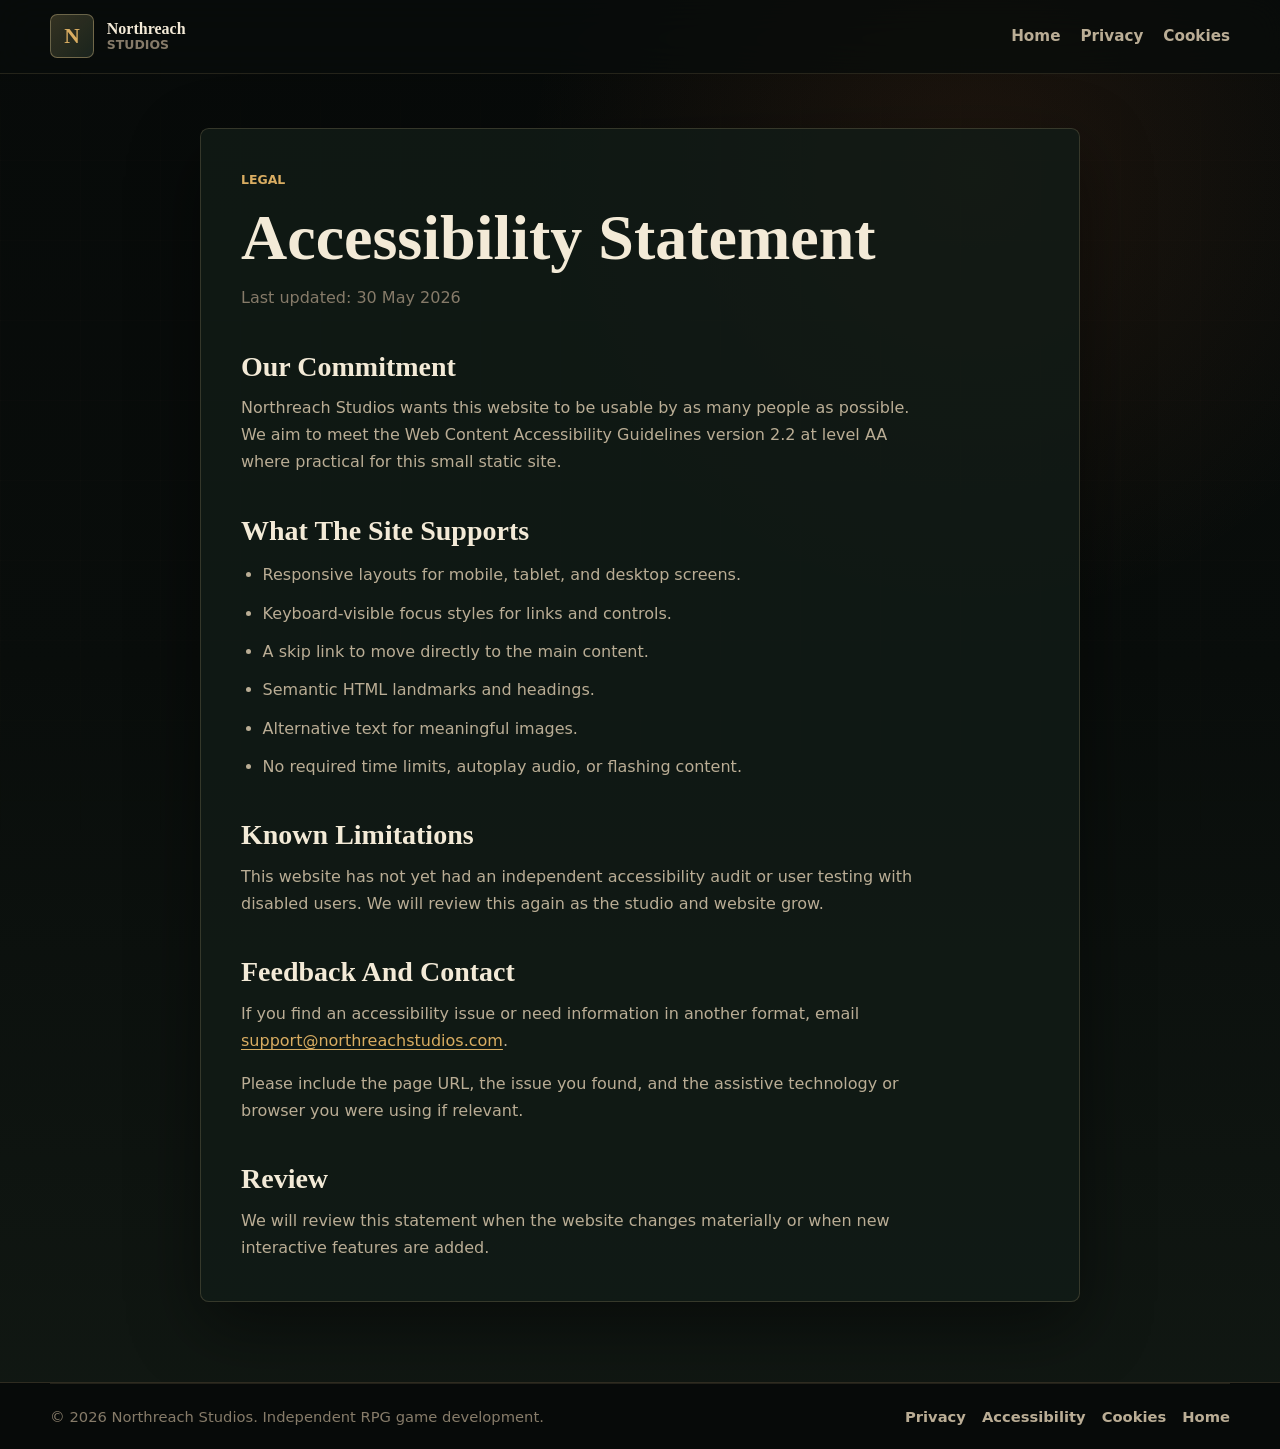
==== accessibility.html @ d82c16dc "Add privacy accessibility and cookie pages" ====
<!doctype html>
<html lang="en">
  <head>
    <meta charset="UTF-8" />
    <meta name="viewport" content="width=device-width, initial-scale=1.0" />
    <meta
      name="description"
      content="Accessibility statement for the Northreach Studios website."
    />
    <title>Accessibility Statement | Northreach Studios</title>
    <link rel="stylesheet" href="styles.css" />
  </head>
  <body>
    <a href="#main-content" class="skip-link">Skip to main content</a>

    <header class="site-header">
      <nav class="nav-shell" aria-label="Primary navigation">
        <a class="brand" href="index.html" aria-label="Northreach Studios home">
          <span class="brand-mark" aria-hidden="true">N</span>
          <span class="brand-copy">
            <span class="brand-name">Northreach</span>
            <span class="brand-subtitle">Studios</span>
          </span>
        </a>
        <div class="nav-menu legal-nav">
          <a href="index.html">Home</a>
          <a href="privacy.html">Privacy</a>
          <a href="cookies.html">Cookies</a>
        </div>
      </nav>
    </header>

    <main id="main-content" class="legal-page">
      <article class="legal-content">
        <p class="eyebrow">Legal</p>
        <h1>Accessibility Statement</h1>
        <p class="legal-date">Last updated: 30 May 2026</p>

        <section>
          <h2>Our Commitment</h2>
          <p>
            Northreach Studios wants this website to be usable by as many people
            as possible. We aim to meet the Web Content Accessibility Guidelines
            version 2.2 at level AA where practical for this small static site.
          </p>
        </section>

        <section>
          <h2>What The Site Supports</h2>
          <ul>
            <li>Responsive layouts for mobile, tablet, and desktop screens.</li>
            <li>Keyboard-visible focus styles for links and controls.</li>
            <li>A skip link to move directly to the main content.</li>
            <li>Semantic HTML landmarks and headings.</li>
            <li>Alternative text for meaningful images.</li>
            <li>No required time limits, autoplay audio, or flashing content.</li>
          </ul>
        </section>

        <section>
          <h2>Known Limitations</h2>
          <p>
            This website has not yet had an independent accessibility audit or
            user testing with disabled users. We will review this again as the
            studio and website grow.
          </p>
        </section>

        <section>
          <h2>Feedback And Contact</h2>
          <p>
            If you find an accessibility issue or need information in another
            format, email
            <a href="mailto:support@northreachstudios.com">support@northreachstudios.com</a>.
          </p>
          <p>
            Please include the page URL, the issue you found, and the assistive
            technology or browser you were using if relevant.
          </p>
        </section>

        <section>
          <h2>Review</h2>
          <p>
            We will review this statement when the website changes materially or
            when new interactive features are added.
          </p>
        </section>
      </article>
    </main>

    <footer class="footer">
      <div class="footer-bottom">
        <p>&copy; 2026 Northreach Studios. Independent RPG game development.</p>
        <div class="footer-links" aria-label="Legal and site links">
          <a href="privacy.html">Privacy</a>
          <a href="accessibility.html" aria-current="page">Accessibility</a>
          <a href="cookies.html">Cookies</a>
          <a href="index.html">Home</a>
        </div>
      </div>
    </footer>
  </body>
</html>
---- styles.css ----
:root {
  --bg: #090d0b;
  --bg-soft: #101713;
  --surface: rgba(18, 27, 22, 0.82);
  --surface-strong: #17231d;
  --line: rgba(226, 199, 142, 0.18);
  --line-strong: rgba(226, 199, 142, 0.38);
  --text: #f3ead7;
  --muted: #baad95;
  --dim: #867b69;
  --gold: #d9ad62;
  --ember: #d86f34;
  --green: #5f7f65;
  --shadow: 0 24px 70px rgba(0, 0, 0, 0.45);
  --max: 1180px;
}

*,
*::before,
*::after {
  box-sizing: border-box;
}

html {
  scroll-behavior: smooth;
}

body {
  margin: 0;
  overflow-x: hidden;
  background:
    radial-gradient(circle at 76% 12%, rgba(216, 111, 52, 0.11), transparent 28rem),
    linear-gradient(180deg, #070a09 0%, var(--bg) 46%, #111813 100%);
  color: var(--text);
  font-family: system-ui, -apple-system, BlinkMacSystemFont, "Segoe UI", sans-serif;
}

body::before {
  position: fixed;
  inset: 0;
  z-index: -1;
  pointer-events: none;
  content: "";
  opacity: 0.18;
  background-image:
    linear-gradient(rgba(226, 199, 142, 0.08) 1px, transparent 1px),
    linear-gradient(90deg, rgba(226, 199, 142, 0.08) 1px, transparent 1px);
  background-size: 80px 80px;
  mask-image: linear-gradient(to bottom, transparent, black 18%, black 72%, transparent);
}

img {
  display: block;
  max-width: 100%;
}

a {
  color: inherit;
  text-decoration: none;
}

p {
  margin: 0;
  color: var(--muted);
  line-height: 1.7;
}

h1,
h2,
h3 {
  margin: 0;
  color: var(--text);
  line-height: 1.06;
}

h1,
h2 {
  font-family: Georgia, "Times New Roman", serif;
}

button,
input,
textarea,
select {
  font: inherit;
}

.skip-link {
  position: fixed;
  top: 1rem;
  left: 1rem;
  z-index: 1000;
  padding: 0.75rem 1rem;
  border-radius: 0.5rem;
  background: var(--text);
  color: #111813;
  transform: translateY(-180%);
  transition: transform 0.2s ease;
}

.skip-link:focus {
  transform: translateY(0);
}

.site-header {
  position: fixed;
  top: 0;
  right: 0;
  left: 0;
  z-index: 50;
  border-bottom: 1px solid rgba(226, 199, 142, 0.13);
  background: rgba(9, 13, 11, 0.76);
  backdrop-filter: blur(18px);
}

.nav-shell {
  display: flex;
  align-items: center;
  justify-content: space-between;
  width: calc(100% - 2rem);
  max-width: var(--max);
  margin: 0 auto;
  padding: 0.9rem 0;
  gap: 1.5rem;
}

.brand {
  display: inline-flex;
  align-items: center;
  gap: 0.8rem;
}

.brand-mark {
  display: grid;
  width: 2.75rem;
  height: 2.75rem;
  place-items: center;
  border: 1px solid var(--line-strong);
  border-radius: 0.45rem;
  background:
    linear-gradient(135deg, rgba(217, 173, 98, 0.18), rgba(95, 127, 101, 0.12)),
    #101713;
  color: var(--gold);
  font-family: Georgia, "Times New Roman", serif;
  font-size: 1.35rem;
  font-weight: 700;
}

.brand-copy {
  display: grid;
  line-height: 1.05;
}

.brand-name {
  font-family: Georgia, "Times New Roman", serif;
  font-weight: 700;
}

.brand-subtitle {
  color: var(--dim);
  font-size: 0.78rem;
  font-weight: 700;
  text-transform: uppercase;
}

.nav-menu {
  display: flex;
  align-items: center;
  gap: 1.25rem;
  color: var(--muted);
  font-size: 0.95rem;
  font-weight: 700;
}

.nav-menu a {
  transition: color 0.2s ease, border-color 0.2s ease, background 0.2s ease;
}

.nav-menu a:hover {
  color: var(--text);
}

.nav-action {
  padding: 0.65rem 0.95rem;
  border: 1px solid var(--line);
  border-radius: 0.45rem;
  background: rgba(226, 199, 142, 0.08);
  color: var(--text);
}

.nav-toggle {
  display: none;
  width: 2.75rem;
  height: 2.75rem;
  border: 1px solid var(--line);
  border-radius: 0.45rem;
  background: rgba(17, 24, 19, 0.78);
  color: var(--text);
  cursor: pointer;
}

.nav-toggle span {
  display: block;
  width: 1.25rem;
  height: 2px;
  margin: 0.28rem auto;
  border-radius: 999px;
  background: currentColor;
}

.hero {
  position: relative;
  display: grid;
  min-height: 94vh;
  overflow: hidden;
  align-items: center;
  padding: 8rem max(1rem, calc((100vw - var(--max)) / 2)) 5rem;
}

.hero-art {
  position: absolute;
  inset: 0;
  width: 100%;
  height: 100%;
  object-fit: cover;
  object-position: center;
}

.hero-shade {
  position: absolute;
  inset: 0;
  background:
    linear-gradient(90deg, rgba(6, 9, 8, 0.96) 0%, rgba(6, 9, 8, 0.78) 33%, rgba(6, 9, 8, 0.2) 68%),
    linear-gradient(0deg, var(--bg) 0%, transparent 30%),
    radial-gradient(circle at 72% 70%, rgba(216, 111, 52, 0.18), transparent 25rem);
}

.hero-content {
  position: relative;
  width: min(43rem, 100%);
  padding-left: 1rem;
  border-left: 3px solid var(--gold);
}

.eyebrow {
  margin-bottom: 0.85rem;
  color: var(--gold);
  font-size: 0.78rem;
  font-weight: 800;
  text-transform: uppercase;
}

.hero h1 {
  max-width: 11ch;
  font-size: 6.4rem;
}

.hero h1 span {
  display: block;
}

.hero-copy {
  width: min(39rem, 100%);
  margin-top: 1.5rem;
  font-size: 1.18rem;
}

.hero-actions {
  display: flex;
  flex-wrap: wrap;
  margin-top: 2rem;
  gap: 0.85rem;
}

.button {
  display: inline-flex;
  align-items: center;
  justify-content: center;
  min-height: 3.1rem;
  padding: 0.9rem 1.2rem;
  border-radius: 0.45rem;
  font-weight: 800;
  transition: transform 0.2s ease, background 0.2s ease, border-color 0.2s ease;
}

.button:hover {
  transform: translateY(-2px);
}

.button.primary {
  border: 1px solid rgba(217, 173, 98, 0.55);
  background: linear-gradient(135deg, #e5bd72, #b96c32);
  color: #180f09;
  box-shadow: 0 14px 34px rgba(216, 111, 52, 0.2);
}

.button.secondary {
  border: 1px solid var(--line);
  background: rgba(13, 20, 16, 0.72);
  color: var(--text);
}

.section {
  width: calc(100% - 2rem);
  max-width: var(--max);
  margin: 0 auto;
  padding: 5.5rem 0;
}

.section-heading {
  max-width: 40rem;
}

.section-heading h2,
.footer h2 {
  font-size: 4rem;
}

.intro-section {
  display: grid;
  grid-template-columns: 0.8fr 1fr;
  gap: 3rem;
  border-bottom: 1px solid var(--line);
}

.intro-copy {
  display: grid;
  gap: 1.25rem;
  font-size: 1.08rem;
}

.craft-section {
  padding-top: 5rem;
}

.pillar-grid {
  display: grid;
  grid-template-columns: repeat(3, 1fr);
  margin-top: 2rem;
  gap: 1rem;
}

.pillar-card {
  min-height: 20rem;
  padding: 1.5rem;
  border: 1px solid var(--line);
  border-radius: 0.5rem;
  background:
    linear-gradient(180deg, rgba(226, 199, 142, 0.08), rgba(226, 199, 142, 0.02)),
    var(--surface);
  box-shadow: var(--shadow);
}

.card-number {
  display: inline-block;
  margin-bottom: 4.5rem;
  color: var(--gold);
  font-family: Georgia, "Times New Roman", serif;
  font-size: 0.95rem;
  font-weight: 700;
}

.pillar-card h3 {
  margin-bottom: 0.85rem;
  font-size: 1.45rem;
}

.status-section {
  padding-top: 2rem;
}

.status-panel {
  display: grid;
  grid-template-columns: 0.75fr 1fr;
  gap: 2rem;
  padding: clamp(1.25rem, 4vw, 2.5rem);
  border: 1px solid var(--line-strong);
  border-radius: 0.55rem;
  background:
    linear-gradient(135deg, rgba(95, 127, 101, 0.2), rgba(216, 111, 52, 0.08)),
    var(--surface-strong);
  box-shadow: var(--shadow);
}

.status-copy {
  display: grid;
  gap: 1.5rem;
}

.status-list {
  display: grid;
  grid-template-columns: repeat(2, minmax(0, 1fr));
  margin: 0;
  padding: 0;
  gap: 0.75rem;
  list-style: none;
}

.status-list li {
  padding: 0.8rem 0.9rem;
  border: 1px solid var(--line);
  border-radius: 0.4rem;
  background: rgba(9, 13, 11, 0.36);
  color: var(--text);
  font-weight: 700;
}

.footer {
  border-top: 1px solid var(--line);
  background: #070a09;
}

.footer-inner,
.footer-bottom {
  width: calc(100% - 2rem);
  max-width: var(--max);
  margin: 0 auto;
}

.footer-inner {
  display: grid;
  grid-template-columns: 1fr auto;
  align-items: end;
  padding: 4.5rem 0 3rem;
  gap: 2rem;
}

.footer-inner p {
  max-width: 36rem;
  margin-top: 1rem;
}

.footer-bottom {
  display: flex;
  justify-content: space-between;
  align-items: center;
  padding: 1.25rem 0;
  border-top: 1px solid rgba(226, 199, 142, 0.12);
  gap: 1rem;
  color: var(--dim);
  font-size: 0.92rem;
}

.footer-bottom p {
  color: var(--dim);
}

.footer-bottom a {
  color: var(--muted);
  font-weight: 700;
}

.footer-links {
  display: flex;
  flex-wrap: wrap;
  justify-content: flex-end;
  gap: 1rem;
}

.legal-page {
  width: calc(100% - 2rem);
  max-width: 880px;
  margin: 0 auto;
  padding: 8rem 0 5rem;
}

.legal-content {
  padding: clamp(1.25rem, 4vw, 2.5rem);
  border: 1px solid var(--line);
  border-radius: 0.55rem;
  background: var(--surface);
  box-shadow: var(--shadow);
  overflow-wrap: anywhere;
}

.legal-content h1 {
  font-size: 4rem;
}

.legal-date {
  margin-top: 0.8rem;
  color: var(--dim);
}

.legal-content section {
  margin-top: 2.5rem;
}

.legal-content h2 {
  margin-bottom: 0.8rem;
  font-size: 1.75rem;
}

.legal-content p + p {
  margin-top: 1rem;
}

.legal-content p,
.legal-content li {
  max-width: 68ch;
}

.legal-content a {
  color: var(--gold);
  text-decoration: underline;
  text-underline-offset: 0.18em;
}

.legal-content ul {
  display: grid;
  margin: 1rem 0 0;
  padding-left: 1.35rem;
  gap: 0.7rem;
  color: var(--muted);
  line-height: 1.7;
}

a:focus-visible,
button:focus-visible {
  outline: 3px solid #f0c879;
  outline-offset: 4px;
}

::selection {
  background: rgba(217, 173, 98, 0.32);
}

@media (max-width: 860px) {
  .nav-toggle {
    display: block;
  }

  .nav-menu {
    position: absolute;
    top: calc(100% + 0.6rem);
    right: 1rem;
    left: 1rem;
    display: none;
    flex-direction: column;
    align-items: stretch;
    padding: 1rem;
    border: 1px solid var(--line);
    border-radius: 0.5rem;
    background: rgba(9, 13, 11, 0.96);
    box-shadow: var(--shadow);
  }

  .nav-menu[data-open="true"] {
    display: flex;
  }

  .legal-nav {
    position: static;
    display: flex;
    flex-direction: row;
    flex-wrap: wrap;
    justify-content: flex-end;
    padding: 0;
    border: 0;
    background: transparent;
    box-shadow: none;
  }

  .nav-menu a {
    padding: 0.8rem 0.9rem;
  }

  .legal-nav a {
    padding: 0.35rem 0;
  }

  .intro-section,
  .status-panel,
  .footer-inner {
    grid-template-columns: 1fr;
  }

  .hero h1 {
    font-size: 4.25rem;
  }

  .section-heading h2,
  .footer h2 {
    font-size: 3rem;
  }

  .pillar-grid {
    grid-template-columns: 1fr;
  }

  .pillar-card {
    min-height: auto;
  }

  .card-number {
    margin-bottom: 2.5rem;
  }
}

@media (max-width: 560px) {
  .nav-shell {
    flex-wrap: wrap;
    row-gap: 0.9rem;
  }

  .brand-name {
    font-size: 0.96rem;
  }

  .brand-subtitle {
    font-size: 0.7rem;
  }

  .legal-nav {
    flex: 0 0 100%;
    width: auto;
    justify-content: flex-start;
  }

  .hero {
    min-height: 92vh;
    padding-top: 7rem;
  }

  .hero-shade {
    background:
      linear-gradient(90deg, rgba(6, 9, 8, 0.94) 0%, rgba(6, 9, 8, 0.76) 64%, rgba(6, 9, 8, 0.32) 100%),
      linear-gradient(0deg, var(--bg) 0%, transparent 34%);
  }

  .hero-content {
    padding-left: 0.85rem;
  }

  .hero h1 {
    font-size: 2.85rem;
    max-width: 100%;
  }

  .hero-copy {
    font-size: 1rem;
    max-width: 20rem;
  }

  .section-heading h2,
  .footer h2 {
    font-size: 2.35rem;
  }

  .hero-actions,
  .button {
    width: min(100%, 20rem);
  }

  .section {
    padding: 4rem 0;
  }

  .legal-page {
    width: auto;
    margin-right: 1rem;
    margin-left: 1rem;
  }

  .legal-content {
    padding: 1.25rem;
  }

  .status-list {
    grid-template-columns: 1fr;
  }

  .footer-bottom {
    flex-direction: column;
    align-items: flex-start;
  }

  .footer-links {
    justify-content: flex-start;
  }

  .legal-content h1 {
    font-size: 2.6rem;
  }
}
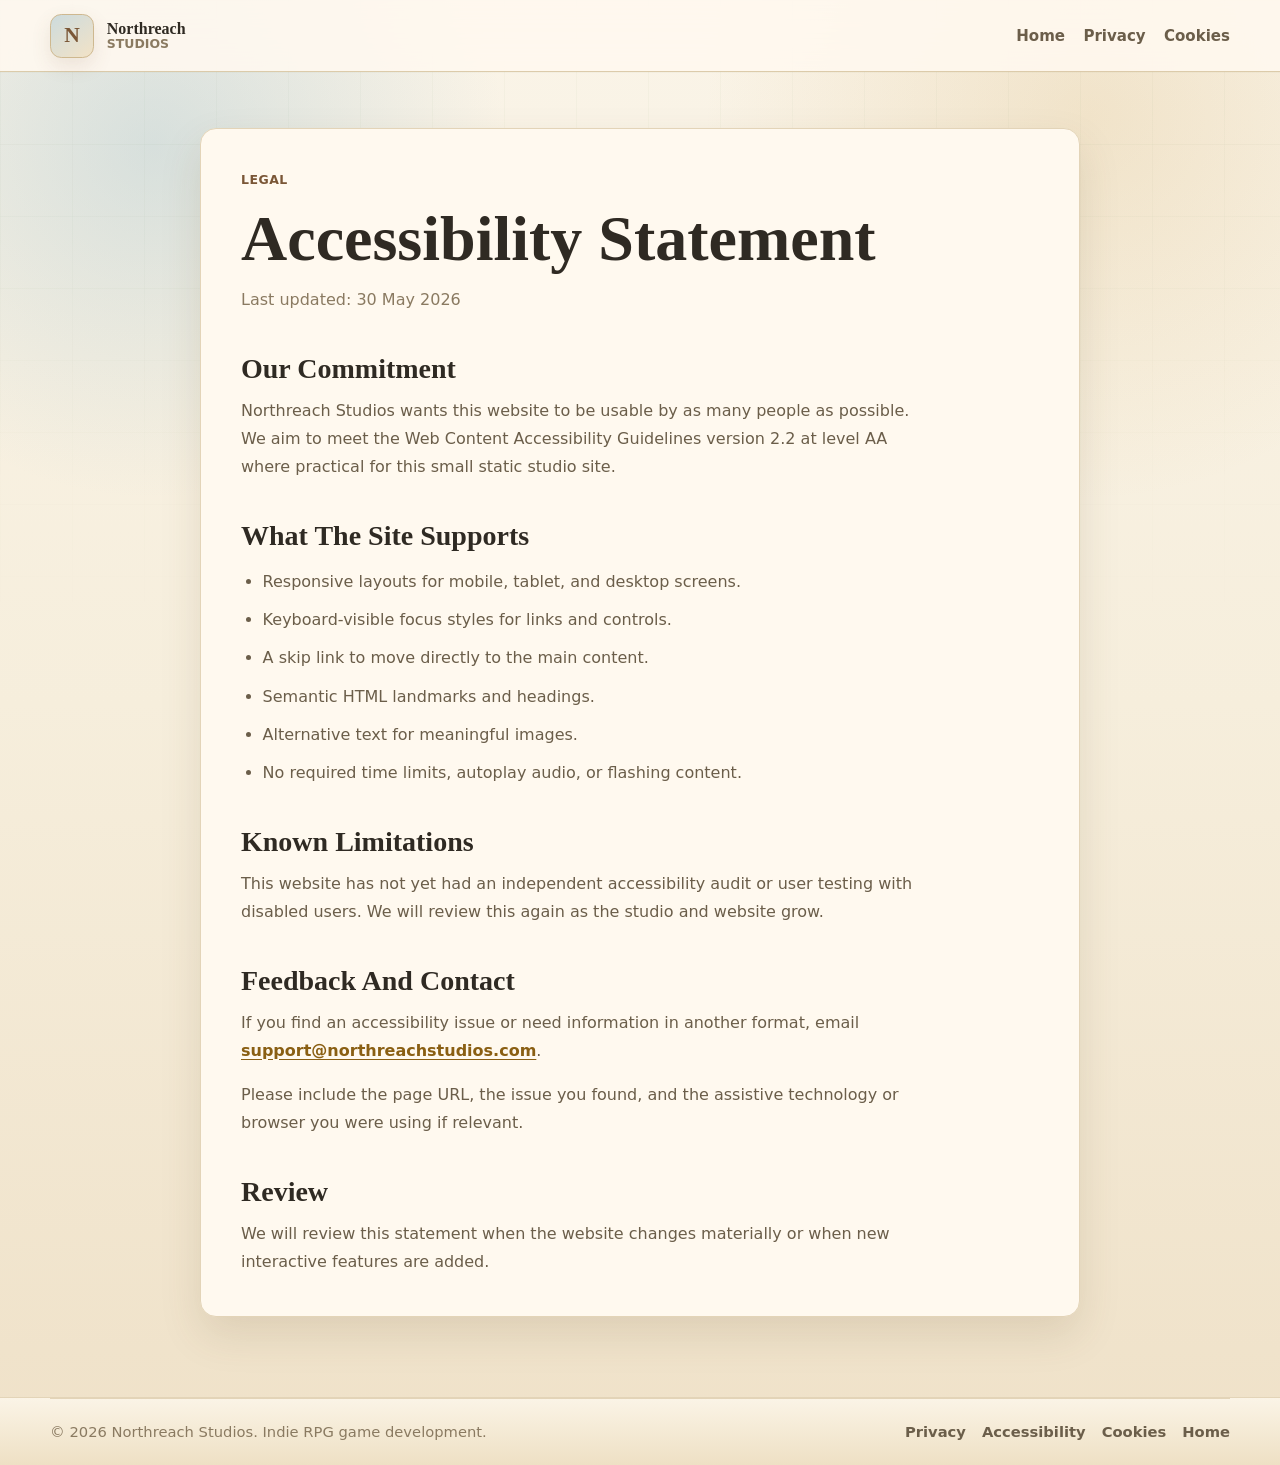
==== commit e5e88127: "Refresh studio positioning and visual theme" ====
--- a/accessibility.html
+++ b/accessibility.html
@@ -5,7 +5,7 @@
     <meta name="viewport" content="width=device-width, initial-scale=1.0" />
     <meta
       name="description"
-      content="Accessibility statement for the Northreach Studios website."
+      content="Accessibility statement for the Northreach Studios indie RPG website."
     />
     <title>Accessibility Statement | Northreach Studios</title>
     <link rel="stylesheet" href="styles.css" />
@@ -41,7 +41,8 @@
           <p>
             Northreach Studios wants this website to be usable by as many people
             as possible. We aim to meet the Web Content Accessibility Guidelines
-            version 2.2 at level AA where practical for this small static site.
+            version 2.2 at level AA where practical for this small static
+            studio site.
           </p>
         </section>
 
@@ -91,7 +92,7 @@
 
     <footer class="footer">
       <div class="footer-bottom">
-        <p>&copy; 2026 Northreach Studios. Independent RPG game development.</p>
+        <p>&copy; 2026 Northreach Studios. Indie RPG game development.</p>
         <div class="footer-links" aria-label="Legal and site links">
           <a href="privacy.html">Privacy</a>
           <a href="accessibility.html" aria-current="page">Accessibility</a>
--- a/styles.css
+++ b/styles.css
@@ -1,17 +1,18 @@
 :root {
-  --bg: #090d0b;
-  --bg-soft: #101713;
-  --surface: rgba(18, 27, 22, 0.82);
-  --surface-strong: #17231d;
-  --line: rgba(226, 199, 142, 0.18);
-  --line-strong: rgba(226, 199, 142, 0.38);
-  --text: #f3ead7;
-  --muted: #baad95;
-  --dim: #867b69;
-  --gold: #d9ad62;
-  --ember: #d86f34;
-  --green: #5f7f65;
-  --shadow: 0 24px 70px rgba(0, 0, 0, 0.45);
+  --bg: #f6eedc;
+  --bg-soft: #faf4e8;
+  --surface: #fff9ef;
+  --surface-strong: #f1e4c9;
+  --line: #e3d4b8;
+  --line-strong: #ceb88f;
+  --text: #2f2a23;
+  --muted: #6b5e4a;
+  --dim: #8a7a61;
+  --gold: #c99a45;
+  --green: #6f8f5f;
+  --blue: #8fb7c9;
+  --brown: #7a5636;
+  --shadow: 0 18px 42px rgba(90, 66, 34, 0.13);
   --max: 1180px;
 }
 
@@ -29,8 +30,9 @@
   margin: 0;
   overflow-x: hidden;
   background:
-    radial-gradient(circle at 76% 12%, rgba(216, 111, 52, 0.11), transparent 28rem),
-    linear-gradient(180deg, #070a09 0%, var(--bg) 46%, #111813 100%);
+    radial-gradient(circle at 12% 10%, rgba(143, 183, 201, 0.32), transparent 22rem),
+    radial-gradient(circle at 85% 8%, rgba(201, 154, 69, 0.18), transparent 24rem),
+    linear-gradient(180deg, var(--bg-soft) 0%, var(--bg) 48%, #efe1c8 100%);
   color: var(--text);
   font-family: system-ui, -apple-system, BlinkMacSystemFont, "Segoe UI", sans-serif;
 }
@@ -41,12 +43,12 @@
   z-index: -1;
   pointer-events: none;
   content: "";
-  opacity: 0.18;
+  opacity: 0.42;
   background-image:
-    linear-gradient(rgba(226, 199, 142, 0.08) 1px, transparent 1px),
-    linear-gradient(90deg, rgba(226, 199, 142, 0.08) 1px, transparent 1px);
-  background-size: 80px 80px;
-  mask-image: linear-gradient(to bottom, transparent, black 18%, black 72%, transparent);
+    linear-gradient(rgba(111, 143, 95, 0.12) 1px, transparent 1px),
+    linear-gradient(90deg, rgba(111, 143, 95, 0.1) 1px, transparent 1px);
+  background-size: 72px 72px;
+  mask-image: linear-gradient(to bottom, black, transparent 74%);
 }
 
 img {
@@ -62,7 +64,7 @@
 p {
   margin: 0;
   color: var(--muted);
-  line-height: 1.7;
+  line-height: 1.75;
 }
 
 h1,
@@ -70,7 +72,7 @@
 h3 {
   margin: 0;
   color: var(--text);
-  line-height: 1.06;
+  line-height: 1.08;
 }
 
 h1,
@@ -91,9 +93,9 @@
   left: 1rem;
   z-index: 1000;
   padding: 0.75rem 1rem;
-  border-radius: 0.5rem;
+  border-radius: 0.55rem;
   background: var(--text);
-  color: #111813;
+  color: var(--surface);
   transform: translateY(-180%);
   transition: transform 0.2s ease;
 }
@@ -108,8 +110,8 @@
   right: 0;
   left: 0;
   z-index: 50;
-  border-bottom: 1px solid rgba(226, 199, 142, 0.13);
-  background: rgba(9, 13, 11, 0.76);
+  border-bottom: 1px solid rgba(206, 184, 143, 0.7);
+  background: rgba(255, 249, 239, 0.88);
   backdrop-filter: blur(18px);
 }
 
@@ -120,7 +122,7 @@
   width: calc(100% - 2rem);
   max-width: var(--max);
   margin: 0 auto;
-  padding: 0.9rem 0;
+  padding: 0.85rem 0;
   gap: 1.5rem;
 }
 
@@ -136,14 +138,15 @@
   height: 2.75rem;
   place-items: center;
   border: 1px solid var(--line-strong);
-  border-radius: 0.45rem;
+  border-radius: 0.7rem;
   background:
-    linear-gradient(135deg, rgba(217, 173, 98, 0.18), rgba(95, 127, 101, 0.12)),
-    #101713;
-  color: var(--gold);
+    linear-gradient(145deg, rgba(143, 183, 201, 0.45), rgba(201, 154, 69, 0.24)),
+    var(--surface);
+  color: var(--brown);
   font-family: Georgia, "Times New Roman", serif;
   font-size: 1.35rem;
   font-weight: 700;
+  box-shadow: 0 8px 20px rgba(122, 86, 54, 0.12);
 }
 
 .brand-copy {
@@ -159,17 +162,17 @@
 .brand-subtitle {
   color: var(--dim);
   font-size: 0.78rem;
-  font-weight: 700;
+  font-weight: 800;
   text-transform: uppercase;
 }
 
 .nav-menu {
   display: flex;
   align-items: center;
-  gap: 1.25rem;
+  gap: 1.15rem;
   color: var(--muted);
-  font-size: 0.95rem;
-  font-weight: 700;
+  font-size: 0.94rem;
+  font-weight: 800;
 }
 
 .nav-menu a {
@@ -177,14 +180,14 @@
 }
 
 .nav-menu a:hover {
-  color: var(--text);
+  color: var(--green);
 }
 
 .nav-action {
   padding: 0.65rem 0.95rem;
-  border: 1px solid var(--line);
-  border-radius: 0.45rem;
-  background: rgba(226, 199, 142, 0.08);
+  border: 1px solid var(--line-strong);
+  border-radius: 999px;
+  background: rgba(111, 143, 95, 0.12);
   color: var(--text);
 }
 
@@ -192,9 +195,9 @@
   display: none;
   width: 2.75rem;
   height: 2.75rem;
-  border: 1px solid var(--line);
-  border-radius: 0.45rem;
-  background: rgba(17, 24, 19, 0.78);
+  border: 1px solid var(--line-strong);
+  border-radius: 0.7rem;
+  background: var(--surface);
   color: var(--text);
   cursor: pointer;
 }
@@ -211,48 +214,55 @@
 .hero {
   position: relative;
   display: grid;
-  min-height: 94vh;
+  min-height: 90vh;
   overflow: hidden;
   align-items: center;
-  padding: 8rem max(1rem, calc((100vw - var(--max)) / 2)) 5rem;
+  padding: 8.5rem max(1rem, calc((100vw - var(--max)) / 2)) 5rem;
 }
 
 .hero-art {
   position: absolute;
-  inset: 0;
-  width: 100%;
-  height: 100%;
+  top: 5rem;
+  right: max(1rem, calc((100vw - var(--max)) / 2));
+  width: min(51rem, 58vw);
+  height: min(34rem, 58vh);
+  border: 1px solid rgba(206, 184, 143, 0.75);
+  border-radius: 1.25rem;
   object-fit: cover;
   object-position: center;
+  box-shadow: var(--shadow);
+  z-index: 0;
 }
 
 .hero-shade {
   position: absolute;
   inset: 0;
+  z-index: 1;
   background:
-    linear-gradient(90deg, rgba(6, 9, 8, 0.96) 0%, rgba(6, 9, 8, 0.78) 33%, rgba(6, 9, 8, 0.2) 68%),
-    linear-gradient(0deg, var(--bg) 0%, transparent 30%),
-    radial-gradient(circle at 72% 70%, rgba(216, 111, 52, 0.18), transparent 25rem);
+    linear-gradient(90deg, var(--bg-soft) 0%, rgba(250, 244, 232, 0.96) 38%, rgba(250, 244, 232, 0.52) 70%, rgba(250, 244, 232, 0.7) 100%),
+    linear-gradient(180deg, transparent 0%, var(--bg) 88%);
 }
 
 .hero-content {
   position: relative;
-  width: min(43rem, 100%);
-  padding-left: 1rem;
-  border-left: 3px solid var(--gold);
+  z-index: 2;
+  width: min(45rem, 100%);
+  padding-left: 1.1rem;
+  border-left: 4px solid var(--green);
 }
 
 .eyebrow {
   margin-bottom: 0.85rem;
-  color: var(--gold);
+  color: var(--brown);
   font-size: 0.78rem;
-  font-weight: 800;
+  font-weight: 900;
+  letter-spacing: 0.04em;
   text-transform: uppercase;
 }
 
 .hero h1 {
   max-width: 11ch;
-  font-size: 6.4rem;
+  font-size: clamp(3.4rem, 8vw, 6.25rem);
 }
 
 .hero h1 span {
@@ -260,9 +270,10 @@
 }
 
 .hero-copy {
-  width: min(39rem, 100%);
+  width: min(43rem, 100%);
   margin-top: 1.5rem;
-  font-size: 1.18rem;
+  color: #514635;
+  font-size: 1.16rem;
 }
 
 .hero-actions {
@@ -278,8 +289,8 @@
   justify-content: center;
   min-height: 3.1rem;
   padding: 0.9rem 1.2rem;
-  border-radius: 0.45rem;
-  font-weight: 800;
+  border-radius: 999px;
+  font-weight: 850;
   transition: transform 0.2s ease, background 0.2s ease, border-color 0.2s ease;
 }
 
@@ -288,15 +299,15 @@
 }
 
 .button.primary {
-  border: 1px solid rgba(217, 173, 98, 0.55);
-  background: linear-gradient(135deg, #e5bd72, #b96c32);
-  color: #180f09;
-  box-shadow: 0 14px 34px rgba(216, 111, 52, 0.2);
+  border: 1px solid #b9852f;
+  background: linear-gradient(135deg, #e5c16f, var(--gold));
+  color: #2b2115;
+  box-shadow: 0 14px 28px rgba(122, 86, 54, 0.18);
 }
 
 .button.secondary {
-  border: 1px solid var(--line);
-  background: rgba(13, 20, 16, 0.72);
+  border: 1px solid var(--line-strong);
+  background: rgba(255, 249, 239, 0.78);
   color: var(--text);
 }
 
@@ -304,65 +315,93 @@
   width: calc(100% - 2rem);
   max-width: var(--max);
   margin: 0 auto;
-  padding: 5.5rem 0;
+  padding: 5rem 0;
 }
 
 .section-heading {
-  max-width: 40rem;
+  max-width: 44rem;
 }
 
 .section-heading h2,
 .footer h2 {
-  font-size: 4rem;
+  font-size: clamp(2.45rem, 5vw, 4rem);
 }
 
 .intro-section {
   display: grid;
-  grid-template-columns: 0.8fr 1fr;
+  grid-template-columns: 0.82fr 1fr;
   gap: 3rem;
+  border-top: 1px solid var(--line);
   border-bottom: 1px solid var(--line);
 }
 
 .intro-copy {
   display: grid;
   gap: 1.25rem;
+  max-width: 44rem;
   font-size: 1.08rem;
 }
 
+.roadmap-section {
+  padding-bottom: 4rem;
+}
+
+.roadmap-list {
+  display: grid;
+  margin-top: 2rem;
+  gap: 0.9rem;
+}
+
+.roadmap-card {
+  display: grid;
+  grid-template-columns: auto 1fr;
+  align-items: start;
+  gap: 1.1rem;
+  padding: 1.25rem;
+  border: 1px solid var(--line);
+  border-left: 6px solid var(--green);
+  border-radius: 0.85rem;
+  background:
+    linear-gradient(90deg, rgba(143, 183, 201, 0.16), transparent 45%),
+    var(--surface);
+  box-shadow: 0 10px 24px rgba(90, 66, 34, 0.08);
+}
+
+.roadmap-card h3,
+.pillar-card h3 {
+  margin-bottom: 0.65rem;
+  font-size: 1.35rem;
+}
+
 .craft-section {
-  padding-top: 5rem;
+  padding-top: 4rem;
 }
 
 .pillar-grid {
   display: grid;
-  grid-template-columns: repeat(3, 1fr);
+  grid-template-columns: repeat(4, minmax(0, 1fr));
   margin-top: 2rem;
   gap: 1rem;
 }
 
 .pillar-card {
-  min-height: 20rem;
-  padding: 1.5rem;
+  min-height: 18rem;
+  padding: 1.35rem;
   border: 1px solid var(--line);
-  border-radius: 0.5rem;
+  border-radius: 0.85rem;
   background:
-    linear-gradient(180deg, rgba(226, 199, 142, 0.08), rgba(226, 199, 142, 0.02)),
+    linear-gradient(180deg, rgba(255, 255, 255, 0.44), rgba(255, 249, 239, 0.72)),
     var(--surface);
   box-shadow: var(--shadow);
 }
 
 .card-number {
   display: inline-block;
-  margin-bottom: 4.5rem;
-  color: var(--gold);
+  margin-bottom: 2.2rem;
+  color: var(--green);
   font-family: Georgia, "Times New Roman", serif;
-  font-size: 0.95rem;
-  font-weight: 700;
-}
-
-.pillar-card h3 {
-  margin-bottom: 0.85rem;
-  font-size: 1.45rem;
+  font-size: 0.96rem;
+  font-weight: 800;
 }
 
 .status-section {
@@ -375,16 +414,16 @@
   gap: 2rem;
   padding: clamp(1.25rem, 4vw, 2.5rem);
   border: 1px solid var(--line-strong);
-  border-radius: 0.55rem;
+  border-radius: 1rem;
   background:
-    linear-gradient(135deg, rgba(95, 127, 101, 0.2), rgba(216, 111, 52, 0.08)),
-    var(--surface-strong);
+    linear-gradient(135deg, rgba(111, 143, 95, 0.18), rgba(143, 183, 201, 0.18)),
+    var(--surface);
   box-shadow: var(--shadow);
 }
 
 .status-copy {
   display: grid;
-  gap: 1.5rem;
+  gap: 1.35rem;
 }
 
 .status-list {
@@ -399,15 +438,17 @@
 .status-list li {
   padding: 0.8rem 0.9rem;
   border: 1px solid var(--line);
-  border-radius: 0.4rem;
-  background: rgba(9, 13, 11, 0.36);
+  border-radius: 0.65rem;
+  background: rgba(255, 249, 239, 0.7);
   color: var(--text);
-  font-weight: 700;
+  font-weight: 800;
 }
 
 .footer {
   border-top: 1px solid var(--line);
-  background: #070a09;
+  background:
+    linear-gradient(180deg, rgba(255, 249, 239, 0.55), #eee0c4),
+    var(--bg);
 }
 
 .footer-inner,
@@ -435,7 +476,7 @@
   justify-content: space-between;
   align-items: center;
   padding: 1.25rem 0;
-  border-top: 1px solid rgba(226, 199, 142, 0.12);
+  border-top: 1px solid var(--line);
   gap: 1rem;
   color: var(--dim);
   font-size: 0.92rem;
@@ -447,7 +488,7 @@
 
 .footer-bottom a {
   color: var(--muted);
-  font-weight: 700;
+  font-weight: 800;
 }
 
 .footer-links {
@@ -467,14 +508,14 @@
 .legal-content {
   padding: clamp(1.25rem, 4vw, 2.5rem);
   border: 1px solid var(--line);
-  border-radius: 0.55rem;
+  border-radius: 1rem;
   background: var(--surface);
   box-shadow: var(--shadow);
   overflow-wrap: anywhere;
 }
 
 .legal-content h1 {
-  font-size: 4rem;
+  font-size: clamp(2.6rem, 7vw, 4rem);
 }
 
 .legal-date {
@@ -501,7 +542,8 @@
 }
 
 .legal-content a {
-  color: var(--gold);
+  color: #8a5f13;
+  font-weight: 700;
   text-decoration: underline;
   text-underline-offset: 0.18em;
 }
@@ -517,12 +559,18 @@
 
 a:focus-visible,
 button:focus-visible {
-  outline: 3px solid #f0c879;
+  outline: 3px solid var(--blue);
   outline-offset: 4px;
 }
 
 ::selection {
-  background: rgba(217, 173, 98, 0.32);
+  background: rgba(143, 183, 201, 0.45);
+}
+
+@media (max-width: 1020px) {
+  .pillar-grid {
+    grid-template-columns: repeat(2, minmax(0, 1fr));
+  }
 }
 
 @media (max-width: 860px) {
@@ -540,8 +588,8 @@
     align-items: stretch;
     padding: 1rem;
     border: 1px solid var(--line);
-    border-radius: 0.5rem;
-    background: rgba(9, 13, 11, 0.96);
+    border-radius: 0.85rem;
+    background: rgba(255, 249, 239, 0.98);
     box-shadow: var(--shadow);
   }
 
@@ -575,25 +623,17 @@
     grid-template-columns: 1fr;
   }
 
-  .hero h1 {
-    font-size: 4.25rem;
-  }
-
-  .section-heading h2,
-  .footer h2 {
-    font-size: 3rem;
-  }
-
-  .pillar-grid {
-    grid-template-columns: 1fr;
-  }
-
-  .pillar-card {
-    min-height: auto;
-  }
-
-  .card-number {
-    margin-bottom: 2.5rem;
+  .hero-art {
+    right: -8rem;
+    width: 38rem;
+    max-width: none;
+    opacity: 0.48;
+  }
+
+  .hero-shade {
+    background:
+      linear-gradient(90deg, rgba(250, 244, 232, 0.96) 0%, rgba(250, 244, 232, 0.88) 68%, rgba(250, 244, 232, 0.72) 100%),
+      linear-gradient(180deg, transparent 0%, var(--bg) 88%);
   }
 }
 
@@ -618,42 +658,61 @@
   }
 
   .hero {
-    min-height: 92vh;
-    padding-top: 7rem;
+    min-height: auto;
+    padding-top: 7.5rem;
+    padding-bottom: 19rem;
+  }
+
+  .hero-art {
+    top: auto;
+    right: 1rem;
+    bottom: 3rem;
+    left: 1rem;
+    width: auto;
+    height: 14rem;
+    opacity: 0.9;
+    object-position: center;
   }
 
   .hero-shade {
     background:
-      linear-gradient(90deg, rgba(6, 9, 8, 0.94) 0%, rgba(6, 9, 8, 0.76) 64%, rgba(6, 9, 8, 0.32) 100%),
-      linear-gradient(0deg, var(--bg) 0%, transparent 34%);
+      linear-gradient(180deg, rgba(250, 244, 232, 0.98) 0%, rgba(250, 244, 232, 0.98) 55%, rgba(250, 244, 232, 0.18) 76%, var(--bg) 100%),
+      linear-gradient(90deg, rgba(250, 244, 232, 0.6), rgba(250, 244, 232, 0.2));
   }
 
   .hero-content {
     padding-left: 0.85rem;
   }
 
-  .hero h1 {
-    font-size: 2.85rem;
-    max-width: 100%;
-  }
-
   .hero-copy {
     font-size: 1rem;
-    max-width: 20rem;
-  }
-
-  .section-heading h2,
-  .footer h2 {
-    font-size: 2.35rem;
   }
 
   .hero-actions,
   .button {
-    width: min(100%, 20rem);
+    width: min(100%, 22rem);
   }
 
   .section {
     padding: 4rem 0;
+  }
+
+  .roadmap-card {
+    grid-template-columns: 1fr;
+    gap: 0.2rem;
+  }
+
+  .pillar-grid,
+  .status-list {
+    grid-template-columns: 1fr;
+  }
+
+  .pillar-card {
+    min-height: auto;
+  }
+
+  .card-number {
+    margin-bottom: 1.2rem;
   }
 
   .legal-page {
@@ -666,10 +725,6 @@
     padding: 1.25rem;
   }
 
-  .status-list {
-    grid-template-columns: 1fr;
-  }
-
   .footer-bottom {
     flex-direction: column;
     align-items: flex-start;
@@ -678,8 +733,4 @@
   .footer-links {
     justify-content: flex-start;
   }
-
-  .legal-content h1 {
-    font-size: 2.6rem;
-  }
-}
+}
